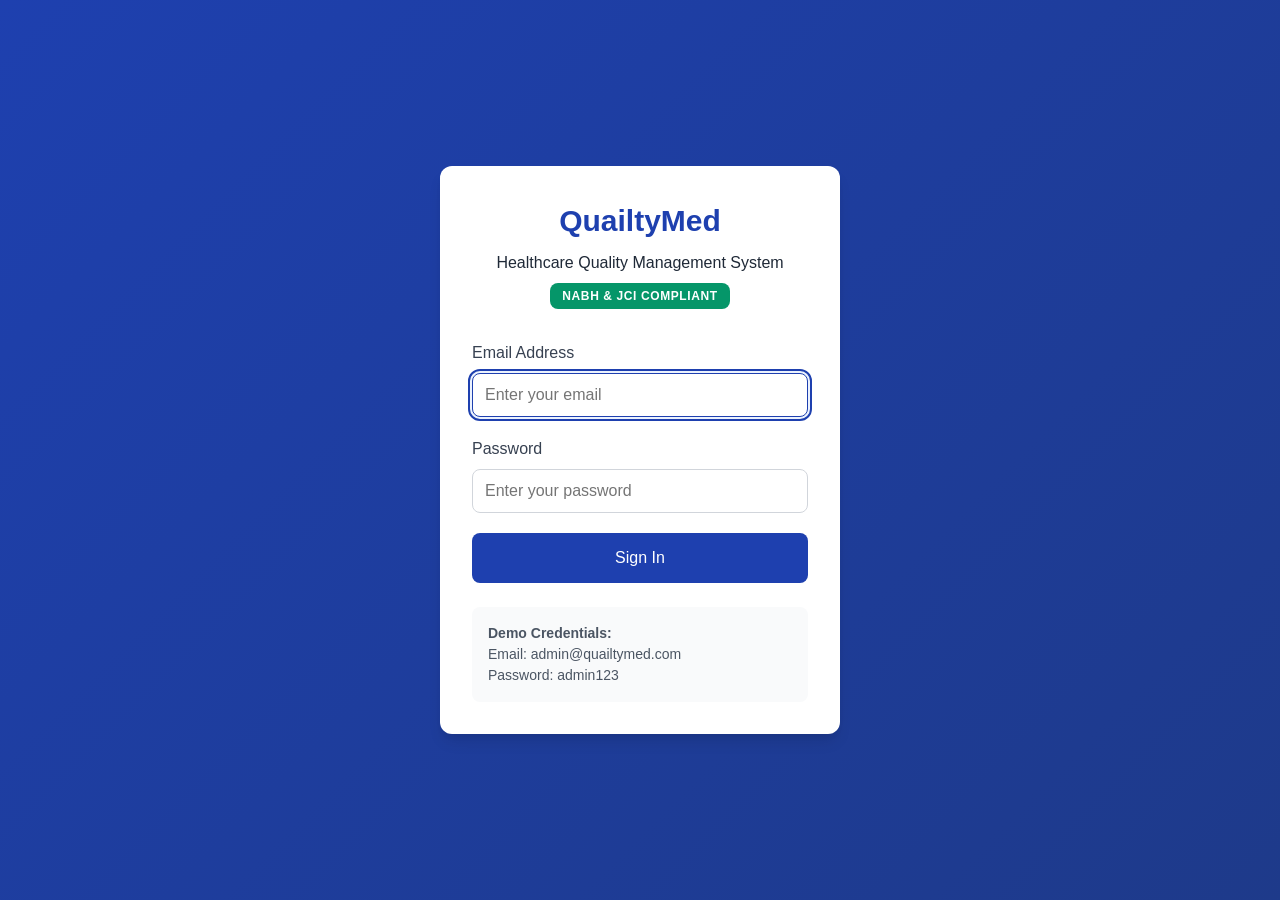
==== index.html @ 74109f83 "again-qoder" ====
<!DOCTYPE html>
<html lang="en">
<head>
    <meta charset="UTF-8">
    <meta name="viewport" content="width=device-width, initial-scale=1.0">
    <title>QuailtyMed - Healthcare Quality Management System</title>
    <meta name="description" content="NABH and JCI compliant healthcare quality management system">
    
    <!-- CSS Files -->
    <link rel="stylesheet" href="css/style.css">
    
    <!-- PWA Manifest for mobile app capability -->
    <link rel="manifest" href="manifest.json">
    <meta name="theme-color" content="#1e40af">
    
    <!-- Favicon and mobile icons -->
    <link rel="icon" type="image/x-icon" href="assets/favicon.ico">
    <link rel="apple-touch-icon" href="assets/profile.jpg">
    
    <!-- Preload critical resources -->
    <link rel="preload" href="js/app.js" as="script">
    <link rel="preload" href="js/api.js" as="script">
</head>
<body>
    <!-- Loading overlay -->
    <div id="loadingOverlay" class="loading-overlay">
        <div class="loading-spinner"></div>
        <p>Loading QuailtyMed...</p>
    </div>

    <!-- Login Screen -->
    <div id="loginScreen" class="login-screen">
        <div class="login-container">
            <div class="login-header">
                <h1>QuailtyMed</h1>
                <p>Healthcare Quality Management System</p>
                <p class="compliance-badge">NABH & JCI Compliant</p>
            </div>
            
            <form id="loginForm" class="login-form">
                <div class="form-group">
                    <label for="email">Email Address</label>
                    <input type="email" id="email" name="email" required 
                           placeholder="Enter your email" autocomplete="username">
                </div>
                
                <div class="form-group">
                    <label for="password">Password</label>
                    <input type="password" id="password" name="password" required 
                           placeholder="Enter your password" autocomplete="current-password">
                </div>
                
                <button type="submit" class="btn-primary">
                    <span class="btn-text">Sign In</span>
                    <span class="btn-loading" style="display: none;">Signing In...</span>
                </button>
                
                <div id="loginError" class="error-message" style="display: none;"></div>
            </form>
            
            <div class="demo-credentials">
                <p><strong>Demo Credentials:</strong></p>
                <p>Email: admin@quailtymed.com</p>
                <p>Password: admin123</p>
            </div>
        </div>
    </div>

    <!-- Main Application -->
    <div id="appContainer" class="app-container" style="display: none;">
        <!-- Header -->
        <header class="app-header">
            <div class="header-content">
                <div class="header-left">
                    <button id="menuToggle" class="menu-toggle" aria-label="Toggle menu">
                        <span></span>
                        <span></span>
                        <span></span>
                    </button>
                    <h1 class="app-title">QuailtyMed</h1>
                </div>
                
                <div class="header-right">
                    <div class="user-info">
                        <span id="userName" class="user-name"></span>
                        <span id="userRole" class="user-role"></span>
                    </div>
                    <button id="logoutBtn" class="logout-btn" aria-label="Logout">
                        <span>Logout</span>
                    </button>
                </div>
            </div>
        </header>

        <!-- Main Layout -->
        <main class="main-content">
            <!-- Left Sidebar - Departments -->
            <aside id="sidebar" class="sidebar">
                <div class="sidebar-header">
                    <h3>Departments</h3>
                    <button id="refreshDepartments" class="refresh-btn" aria-label="Refresh departments">
                        ↻
                    </button>
                </div>
                
                <div id="departmentsList" class="departments-list">
                    <!-- Departments will be loaded here -->
                </div>
            </aside>

            <!-- Content Area -->
            <section class="content-area">
                <!-- Dashboard View (Default) -->
                <div id="dashboardView" class="view-container active">
                    <div class="dashboard-header">
                        <h2>Dashboard</h2>
                        <div class="dashboard-filters">
                            <select id="dashboardFilter" class="filter-select">
                                <option value="all">All Departments</option>
                            </select>
                        </div>
                    </div>
                    
                    <div class="dashboard-cards">
                        <div class="dashboard-card">
                            <div class="card-icon">📋</div>
                            <div class="card-content">
                                <h3>Pending Checklists</h3>
                                <div id="pendingChecklists" class="card-number">-</div>
                            </div>
                        </div>
                        
                        <div class="dashboard-card">
                            <div class="card-icon">🔧</div>
                            <div class="card-content">
                                <h3>Overdue PMs</h3>
                                <div id="overduePMs" class="card-number">-</div>
                            </div>
                        </div>
                        
                        <div class="dashboard-card">
                            <div class="card-icon">❌</div>
                            <div class="card-content">
                                <h3>Open NCRs</h3>
                                <div id="openNCRs" class="card-number">-</div>
                            </div>
                        </div>
                        
                        <div class="dashboard-card">
                            <div class="card-icon">📊</div>
                            <div class="card-content">
                                <h3>Compliance Rate</h3>
                                <div id="complianceRate" class="card-number">-</div>
                            </div>
                        </div>
                    </div>
                    
                    <div class="quick-actions">
                        <h3>Quick Actions</h3>
                        <div class="action-buttons">
                            <button id="createChecklistBtn" class="action-btn">
                                <span class="btn-icon">📝</span>
                                Create Checklist
                            </button>
                            <button id="schedulePMBtn" class="action-btn">
                                <span class="btn-icon">⏰</span>
                                Schedule PM
                            </button>
                            <button id="raiseNCRBtn" class="action-btn">
                                <span class="btn-icon">⚠️</span>
                                Raise NCR
                            </button>
                        </div>
                    </div>
                </div>

                <!-- Checklist View -->
                <div id="checklistView" class="view-container">
                    <div class="view-header">
                        <button id="backToAssets" class="back-btn">← Back to Assets</button>
                        <div class="view-title">
                            <h2 id="checklistTitle">Daily Checklist</h2>
                            <p id="checklistInfo" class="view-subtitle"></p>
                        </div>
                    </div>
                    
                    <div id="checklistContainer" class="checklist-container">
                        <!-- Checklist items will be loaded here -->
                    </div>
                </div>

                <!-- Asset Types View -->
                <div id="assetTypesView" class="view-container">
                    <div class="view-header">
                        <button id="backToDepartments" class="back-btn">← Back to Departments</button>
                        <h2 id="assetTypesTitle">Asset Types</h2>
                    </div>
                    
                    <div id="assetTypesList" class="asset-types-list">
                        <!-- Asset types will be loaded here -->
                    </div>
                </div>

                <!-- Document Types View -->
                <div id="documentTypesView" class="view-container">
                    <div class="view-header">
                        <button id="backToAssetTypes" class="back-btn">← Back to Asset Types</button>
                        <h2 id="documentTypesTitle">Document Types</h2>
                    </div>
                    
                    <div id="documentTypesList" class="document-types-list">
                        <!-- Document types will be loaded here -->
                    </div>
                </div>
            </section>
        </main>
    </div>

    <!-- Modals -->
    <!-- Standard Details Modal -->
    <div id="standardModal" class="modal">
        <div class="modal-content">
            <div class="modal-header">
                <h3 id="standardModalTitle">Standard Details</h3>
                <button class="modal-close" aria-label="Close">&times;</button>
            </div>
            <div class="modal-body">
                <div id="standardModalContent">
                    <!-- Standard details will be loaded here -->
                </div>
            </div>
        </div>
    </div>

    <!-- File Upload Modal -->
    <div id="uploadModal" class="modal">
        <div class="modal-content">
            <div class="modal-header">
                <h3>Upload Evidence</h3>
                <button class="modal-close" aria-label="Close">&times;</button>
            </div>
            <div class="modal-body">
                <form id="uploadForm" enctype="multipart/form-data">
                    <div class="form-group">
                        <label for="fileInput">Select File</label>
                        <input type="file" id="fileInput" name="file" 
                               accept="image/*,.pdf,.doc,.docx,.txt" required>
                        <small>Max size: 5MB. Allowed: Images, PDF, DOC, DOCX, TXT</small>
                    </div>
                    
                    <div class="form-actions">
                        <button type="submit" class="btn-primary">Upload</button>
                        <button type="button" class="btn-secondary modal-close">Cancel</button>
                    </div>
                </form>
            </div>
        </div>
    </div>

    <!-- Toast Notifications -->
    <div id="toastContainer" class="toast-container" aria-live="polite"></div>

    <!-- Scripts -->
    <script src="js/api.js"></script>
    <script src="js/app.js"></script>
    
    <!-- Service Worker Registration for PWA -->
    <script>
        if ('serviceWorker' in navigator) {
            navigator.serviceWorker.register('sw.js')
                .then(reg => console.log('Service Worker registered'))
                .catch(err => console.log('Service Worker registration failed'));
        }
    </script>
</body>
</html>
---- css/style.css ----
/**
 * QuailtyMed CSS Styles
 * Mobile-first responsive design with modern UI elements
 * Supports both light and dark themes with accessibility features
 */

/* CSS Custom Properties (Variables) */
:root {
  /* Color Palette */
  --primary-color: #1e40af;
  --primary-light: #3b82f6;
  --primary-dark: #1e3a8a;
  --secondary-color: #059669;
  --secondary-light: #10b981;
  --accent-color: #f59e0b;
  --danger-color: #dc2626;
  --warning-color: #d97706;
  --success-color: #059669;
  
  /* Neutral Colors */
  --white: #ffffff;
  --gray-50: #f9fafb;
  --gray-100: #f3f4f6;
  --gray-200: #e5e7eb;
  --gray-300: #d1d5db;
  --gray-400: #9ca3af;
  --gray-500: #6b7280;
  --gray-600: #4b5563;
  --gray-700: #374151;
  --gray-800: #1f2937;
  --gray-900: #111827;
  
  /* Typography */
  --font-family: -apple-system, BlinkMacSystemFont, 'Segoe UI', Roboto, Oxygen, Ubuntu, Cantarell, sans-serif;
  --font-size-xs: 0.75rem;
  --font-size-sm: 0.875rem;
  --font-size-base: 1rem;
  --font-size-lg: 1.125rem;
  --font-size-xl: 1.25rem;
  --font-size-2xl: 1.5rem;
  --font-size-3xl: 1.875rem;
  
  /* Spacing */
  --spacing-1: 0.25rem;
  --spacing-2: 0.5rem;
  --spacing-3: 0.75rem;
  --spacing-4: 1rem;
  --spacing-5: 1.25rem;
  --spacing-6: 1.5rem;
  --spacing-8: 2rem;
  --spacing-12: 3rem;
  --spacing-16: 4rem;
  
  /* Layout */
  --header-height: 60px;
  --sidebar-width: 280px;
  --border-radius: 8px;
  --border-radius-lg: 12px;
  --box-shadow: 0 1px 3px 0 rgba(0, 0, 0, 0.1), 0 1px 2px 0 rgba(0, 0, 0, 0.06);
  --box-shadow-lg: 0 10px 15px -3px rgba(0, 0, 0, 0.1), 0 4px 6px -2px rgba(0, 0, 0, 0.05);
  
  /* Animation */
  --transition: all 0.3s cubic-bezier(0.4, 0, 0.2, 1);
  --transition-fast: all 0.15s ease-in-out;
}

/* Reset and Base Styles */
* {
  box-sizing: border-box;
  margin: 0;
  padding: 0;
}

html {
  font-size: 16px;
  line-height: 1.5;
}

body {
  font-family: var(--font-family);
  font-size: var(--font-size-base);
  color: var(--gray-800);
  background-color: var(--gray-50);
  -webkit-font-smoothing: antialiased;
  -moz-osx-font-smoothing: grayscale;
}

/* Focus States for Accessibility */
*:focus {
  outline: 2px solid var(--primary-color);
  outline-offset: 2px;
}

/* Loading Overlay */
.loading-overlay {
  position: fixed;
  top: 0;
  left: 0;
  right: 0;
  bottom: 0;
  background: rgba(255, 255, 255, 0.9);
  display: flex;
  flex-direction: column;
  align-items: center;
  justify-content: center;
  z-index: 9999;
}

.loading-spinner {
  width: 40px;
  height: 40px;
  border: 4px solid var(--gray-200);
  border-top: 4px solid var(--primary-color);
  border-radius: 50%;
  animation: spin 1s linear infinite;
  margin-bottom: var(--spacing-4);
}

@keyframes spin {
  0% { transform: rotate(0deg); }
  100% { transform: rotate(360deg); }
}

/* Login Screen */
.login-screen {
  min-height: 100vh;
  display: flex;
  align-items: center;
  justify-content: center;
  background: linear-gradient(135deg, var(--primary-color) 0%, var(--primary-dark) 100%);
  padding: var(--spacing-4);
}

.login-container {
  background: var(--white);
  padding: var(--spacing-8);
  border-radius: var(--border-radius-lg);
  box-shadow: var(--box-shadow-lg);
  width: 100%;
  max-width: 400px;
}

.login-header {
  text-align: center;
  margin-bottom: var(--spacing-8);
}

.login-header h1 {
  font-size: var(--font-size-3xl);
  font-weight: 700;
  color: var(--primary-color);
  margin-bottom: var(--spacing-2);
}

.compliance-badge {
  background: var(--success-color);
  color: var(--white);
  font-size: var(--font-size-xs);
  padding: var(--spacing-1) var(--spacing-3);
  border-radius: var(--border-radius);
  font-weight: 600;
  text-transform: uppercase;
  letter-spacing: 0.05em;
  display: inline-block;
  margin-top: var(--spacing-2);
}

.login-form {
  margin-bottom: var(--spacing-6);
}

.form-group {
  margin-bottom: var(--spacing-5);
}

.form-group label {
  display: block;
  margin-bottom: var(--spacing-2);
  font-weight: 500;
  color: var(--gray-700);
}

.form-group input {
  width: 100%;
  padding: var(--spacing-3);
  border: 1px solid var(--gray-300);
  border-radius: var(--border-radius);
  font-size: var(--font-size-base);
  transition: var(--transition-fast);
}

.form-group input:focus {
  border-color: var(--primary-color);
  box-shadow: 0 0 0 3px rgba(59, 130, 246, 0.1);
}

.demo-credentials {
  background: var(--gray-50);
  padding: var(--spacing-4);
  border-radius: var(--border-radius);
  font-size: var(--font-size-sm);
  color: var(--gray-600);
}

/* Buttons */
.btn-primary, .btn-secondary, .action-btn {
  display: inline-flex;
  align-items: center;
  justify-content: center;
  padding: var(--spacing-3) var(--spacing-6);
  border: none;
  border-radius: var(--border-radius);
  font-size: var(--font-size-base);
  font-weight: 500;
  text-decoration: none;
  cursor: pointer;
  transition: var(--transition-fast);
  gap: var(--spacing-2);
}

.btn-primary {
  background-color: var(--primary-color);
  color: var(--white);
  width: 100%;
  padding: var(--spacing-4) var(--spacing-6);
}

.btn-primary:hover {
  background-color: var(--primary-dark);
  transform: translateY(-1px);
}

.btn-secondary {
  background-color: var(--gray-200);
  color: var(--gray-700);
}

.btn-secondary:hover {
  background-color: var(--gray-300);
}

.action-btn {
  background-color: var(--white);
  border: 1px solid var(--gray-200);
  color: var(--gray-700);
  padding: var(--spacing-4);
  flex-direction: column;
  gap: var(--spacing-2);
  min-height: 100px;
  width: 100%;
}

.action-btn:hover {
  background-color: var(--gray-50);
  border-color: var(--primary-color);
  color: var(--primary-color);
  transform: translateY(-2px);
  box-shadow: var(--box-shadow);
}

.btn-icon {
  font-size: var(--font-size-xl);
}

/* App Layout */
.app-container {
  display: flex;
  flex-direction: column;
  min-height: 100vh;
}

.app-header {
  height: var(--header-height);
  background-color: var(--white);
  border-bottom: 1px solid var(--gray-200);
  box-shadow: var(--box-shadow);
  position: sticky;
  top: 0;
  z-index: 100;
}

.header-content {
  height: 100%;
  display: flex;
  align-items: center;
  justify-content: space-between;
  padding: 0 var(--spacing-4);
  max-width: 1400px;
  margin: 0 auto;
}

.header-left {
  display: flex;
  align-items: center;
  gap: var(--spacing-4);
}

.menu-toggle {
  display: none;
  flex-direction: column;
  gap: 3px;
  background: none;
  border: none;
  padding: var(--spacing-2);
  cursor: pointer;
}

.menu-toggle span {
  width: 20px;
  height: 2px;
  background-color: var(--gray-600);
  border-radius: 1px;
  transition: var(--transition-fast);
}

.app-title {
  font-size: var(--font-size-xl);
  font-weight: 700;
  color: var(--primary-color);
}

.header-right {
  display: flex;
  align-items: center;
  gap: var(--spacing-4);
}

.user-info {
  display: flex;
  flex-direction: column;
  align-items: flex-end;
}

.user-name {
  font-weight: 500;
  color: var(--gray-800);
  font-size: var(--font-size-sm);
}

.user-role {
  font-size: var(--font-size-xs);
  color: var(--gray-500);
  text-transform: capitalize;
}

.logout-btn {
  background: var(--danger-color);
  color: var(--white);
  border: none;
  padding: var(--spacing-2) var(--spacing-4);
  border-radius: var(--border-radius);
  font-size: var(--font-size-sm);
  cursor: pointer;
  transition: var(--transition-fast);
}

.logout-btn:hover {
  background-color: #b91c1c;
}

/* Main Content Area */
.main-content {
  flex: 1;
  display: flex;
  max-width: 1400px;
  margin: 0 auto;
  width: 100%;
}

.sidebar {
  width: var(--sidebar-width);
  background-color: var(--white);
  border-right: 1px solid var(--gray-200);
  padding: var(--spacing-4);
  overflow-y: auto;
}

.sidebar-header {
  display: flex;
  align-items: center;
  justify-content: space-between;
  margin-bottom: var(--spacing-4);
  padding-bottom: var(--spacing-4);
  border-bottom: 1px solid var(--gray-200);
}

.sidebar-header h3 {
  font-size: var(--font-size-lg);
  font-weight: 600;
  color: var(--gray-800);
}

.refresh-btn {
  background: none;
  border: 1px solid var(--gray-300);
  padding: var(--spacing-1) var(--spacing-2);
  border-radius: var(--border-radius);
  cursor: pointer;
  font-size: var(--font-size-base);
  transition: var(--transition-fast);
}

.refresh-btn:hover {
  background-color: var(--gray-50);
  border-color: var(--primary-color);
}

.content-area {
  flex: 1;
  padding: var(--spacing-6);
  overflow-y: auto;
}

/* View Containers */
.view-container {
  display: none;
}

.view-container.active {
  display: block;
  animation: fadeIn 0.3s ease-in-out;
}

@keyframes fadeIn {
  from { opacity: 0; transform: translateY(10px); }
  to { opacity: 1; transform: translateY(0); }
}

.view-header {
  margin-bottom: var(--spacing-6);
}

.back-btn {
  background: none;
  border: none;
  color: var(--primary-color);
  font-size: var(--font-size-base);
  cursor: pointer;
  margin-bottom: var(--spacing-3);
  display: flex;
  align-items: center;
  gap: var(--spacing-2);
  transition: var(--transition-fast);
}

.back-btn:hover {
  color: var(--primary-dark);
  text-decoration: underline;
}

.view-title h2 {
  font-size: var(--font-size-2xl);
  font-weight: 700;
  color: var(--gray-800);
  margin-bottom: var(--spacing-2);
}

.view-subtitle {
  color: var(--gray-600);
  font-size: var(--font-size-sm);
}

/* Dashboard */
.dashboard-header {
  display: flex;
  justify-content: space-between;
  align-items: center;
  margin-bottom: var(--spacing-6);
}

.dashboard-header h2 {
  font-size: var(--font-size-2xl);
  font-weight: 700;
  color: var(--gray-800);
}

.filter-select {
  padding: var(--spacing-2) var(--spacing-3);
  border: 1px solid var(--gray-300);
  border-radius: var(--border-radius);
  background-color: var(--white);
  font-size: var(--font-size-sm);
}

.dashboard-cards {
  display: grid;
  grid-template-columns: repeat(auto-fit, minmax(250px, 1fr));
  gap: var(--spacing-4);
  margin-bottom: var(--spacing-8);
}

.dashboard-card {
  background-color: var(--white);
  padding: var(--spacing-6);
  border-radius: var(--border-radius-lg);
  box-shadow: var(--box-shadow);
  display: flex;
  align-items: center;
  gap: var(--spacing-4);
  transition: var(--transition);
}

.dashboard-card:hover {
  transform: translateY(-2px);
  box-shadow: var(--box-shadow-lg);
}

.card-icon {
  font-size: 2rem;
  width: 60px;
  height: 60px;
  display: flex;
  align-items: center;
  justify-content: center;
  background-color: var(--gray-50);
  border-radius: var(--border-radius);
}

.card-content h3 {
  font-size: var(--font-size-base);
  font-weight: 600;
  color: var(--gray-700);
  margin-bottom: var(--spacing-1);
}

.card-number {
  font-size: var(--font-size-2xl);
  font-weight: 700;
  color: var(--primary-color);
}

.quick-actions {
  margin-top: var(--spacing-8);
}

.quick-actions h3 {
  font-size: var(--font-size-lg);
  font-weight: 600;
  color: var(--gray-800);
  margin-bottom: var(--spacing-4);
}

.action-buttons {
  display: grid;
  grid-template-columns: repeat(auto-fit, minmax(200px, 1fr));
  gap: var(--spacing-4);
}

/* Lists */
.departments-list, .asset-types-list, .document-types-list {
  display: flex;
  flex-direction: column;
  gap: var(--spacing-2);
}

.department-item, .asset-type-item, .document-type-item {
  padding: var(--spacing-4);
  background-color: var(--white);
  border: 1px solid var(--gray-200);
  border-radius: var(--border-radius);
  cursor: pointer;
  transition: var(--transition-fast);
}

.department-item:hover, .asset-type-item:hover, .document-type-item:hover {
  background-color: var(--gray-50);
  border-color: var(--primary-color);
  transform: translateX(4px);
}

.department-item.active, .asset-type-item.active, .document-type-item.active {
  background-color: var(--primary-color);
  color: var(--white);
  border-color: var(--primary-color);
}

.item-name {
  font-weight: 500;
  margin-bottom: var(--spacing-1);
}

.item-description {
  font-size: var(--font-size-sm);
  color: var(--gray-600);
  line-height: 1.4;
}

.department-item.active .item-description,
.asset-type-item.active .item-description,
.document-type-item.active .item-description {
  color: rgba(255, 255, 255, 0.8);
}

/* Checklist */
.checklist-container {
  display: flex;
  flex-direction: column;
  gap: var(--spacing-4);
}

.checklist-item {
  background-color: var(--white);
  border: 1px solid var(--gray-200);
  border-radius: var(--border-radius-lg);
  padding: var(--spacing-6);
  box-shadow: var(--box-shadow);
}

.checklist-question {
  font-weight: 500;
  margin-bottom: var(--spacing-4);
  color: var(--gray-800);
  font-size: var(--font-size-base);
}

.standard-reference {
  display: inline-flex;
  align-items: center;
  gap: var(--spacing-2);
  margin-bottom: var(--spacing-3);
  font-size: var(--font-size-sm);
  color: var(--gray-600);
}

.standard-badge {
  background-color: var(--primary-color);
  color: var(--white);
  padding: var(--spacing-1) var(--spacing-2);
  border-radius: var(--border-radius);
  font-size: var(--font-size-xs);
  font-weight: 500;
  cursor: pointer;
  transition: var(--transition-fast);
}

.standard-badge:hover {
  background-color: var(--primary-dark);
}

.checklist-controls {
  display: flex;
  flex-wrap: wrap;
  gap: var(--spacing-3);
  margin-bottom: var(--spacing-4);
}

.result-options {
  display: flex;
  gap: var(--spacing-2);
}

.result-option {
  padding: var(--spacing-2) var(--spacing-4);
  border: 1px solid var(--gray-300);
  border-radius: var(--border-radius);
  background-color: var(--white);
  cursor: pointer;
  font-size: var(--font-size-sm);
  transition: var(--transition-fast);
}

.result-option.pass {
  border-color: var(--success-color);
  color: var(--success-color);
}

.result-option.pass.active {
  background-color: var(--success-color);
  color: var(--white);
}

.result-option.fail {
  border-color: var(--danger-color);
  color: var(--danger-color);
}

.result-option.fail.active {
  background-color: var(--danger-color);
  color: var(--white);
}

.result-option.na {
  border-color: var(--gray-400);
  color: var(--gray-600);
}

.result-option.na.active {
  background-color: var(--gray-400);
  color: var(--white);
}

.remarks-input {
  width: 100%;
  padding: var(--spacing-3);
  border: 1px solid var(--gray-300);
  border-radius: var(--border-radius);
  font-family: inherit;
  font-size: var(--font-size-sm);
  resize: vertical;
  min-height: 80px;
}

.remarks-input:focus {
  border-color: var(--primary-color);
  box-shadow: 0 0 0 3px rgba(59, 130, 246, 0.1);
}

.upload-evidence {
  display: flex;
  align-items: center;
  gap: var(--spacing-3);
  margin-top: var(--spacing-3);
}

.upload-btn {
  background-color: var(--gray-100);
  border: 1px solid var(--gray-300);
  padding: var(--spacing-2) var(--spacing-3);
  border-radius: var(--border-radius);
  font-size: var(--font-size-sm);
  cursor: pointer;
  transition: var(--transition-fast);
}

.upload-btn:hover {
  background-color: var(--gray-200);
}

/* Modals */
.modal {
  display: none;
  position: fixed;
  top: 0;
  left: 0;
  right: 0;
  bottom: 0;
  background-color: rgba(0, 0, 0, 0.5);
  z-index: 1000;
  padding: var(--spacing-4);
}

.modal.show {
  display: flex;
  align-items: center;
  justify-content: center;
  animation: modalFadeIn 0.3s ease-out;
}

@keyframes modalFadeIn {
  from { opacity: 0; }
  to { opacity: 1; }
}

.modal-content {
  background-color: var(--white);
  border-radius: var(--border-radius-lg);
  max-width: 600px;
  width: 100%;
  max-height: 90vh;
  overflow-y: auto;
  animation: modalSlideIn 0.3s ease-out;
}

@keyframes modalSlideIn {
  from { transform: translateY(-50px) scale(0.95); }
  to { transform: translateY(0) scale(1); }
}

.modal-header {
  display: flex;
  align-items: center;
  justify-content: space-between;
  padding: var(--spacing-6);
  border-bottom: 1px solid var(--gray-200);
}

.modal-header h3 {
  font-size: var(--font-size-lg);
  font-weight: 600;
  color: var(--gray-800);
}

.modal-close {
  background: none;
  border: none;
  font-size: var(--font-size-xl);
  color: var(--gray-400);
  cursor: pointer;
  padding: var(--spacing-2);
  border-radius: var(--border-radius);
  transition: var(--transition-fast);
}

.modal-close:hover {
  background-color: var(--gray-100);
  color: var(--gray-600);
}

.modal-body {
  padding: var(--spacing-6);
}

.form-actions {
  display: flex;
  gap: var(--spacing-3);
  margin-top: var(--spacing-4);
}

/* Toast Notifications */
.toast-container {
  position: fixed;
  top: var(--spacing-4);
  right: var(--spacing-4);
  z-index: 1100;
  display: flex;
  flex-direction: column;
  gap: var(--spacing-2);
}

.toast {
  padding: var(--spacing-4);
  border-radius: var(--border-radius);
  color: var(--white);
  font-weight: 500;
  box-shadow: var(--box-shadow-lg);
  animation: toastSlideIn 0.3s ease-out;
  max-width: 400px;
}

@keyframes toastSlideIn {
  from { transform: translateX(100%); opacity: 0; }
  to { transform: translateX(0); opacity: 1; }
}

.toast.success {
  background-color: var(--success-color);
}

.toast.error {
  background-color: var(--danger-color);
}

.toast.warning {
  background-color: var(--warning-color);
}

.toast.info {
  background-color: var(--primary-color);
}

.error-message {
  background-color: #fef2f2;
  border: 1px solid #fecaca;
  color: var(--danger-color);
  padding: var(--spacing-3);
  border-radius: var(--border-radius);
  font-size: var(--font-size-sm);
  margin-top: var(--spacing-3);
}

/* Mobile Responsive Design */
@media (max-width: 768px) {
  .menu-toggle {
    display: flex;
  }
  
  .sidebar {
    position: fixed;
    left: -100%;
    top: var(--header-height);
    height: calc(100vh - var(--header-height));
    z-index: 200;
    transition: left 0.3s ease-in-out;
    box-shadow: var(--box-shadow-lg);
  }
  
  .sidebar.show {
    left: 0;
  }
  
  .content-area {
    padding: var(--spacing-4);
  }
  
  .dashboard-cards {
    grid-template-columns: 1fr;
  }
  
  .action-buttons {
    grid-template-columns: 1fr;
  }
  
  .header-content {
    padding: 0 var(--spacing-3);
  }
  
  .user-info {
    display: none;
  }
  
  .checklist-controls {
    flex-direction: column;
  }
  
  .result-options {
    justify-content: center;
  }
  
  .modal-content {
    margin: var(--spacing-4);
    max-height: calc(100vh - var(--spacing-8));
  }
  
  .toast-container {
    left: var(--spacing-4);
    right: var(--spacing-4);
  }
  
  .toast {
    max-width: none;
  }
}

@media (max-width: 480px) {
  .login-container {
    padding: var(--spacing-6);
    margin: var(--spacing-2);
  }
  
  .checklist-item {
    padding: var(--spacing-4);
  }
  
  .dashboard-header {
    flex-direction: column;
    align-items: stretch;
    gap: var(--spacing-3);
  }
  
  .view-header {
    margin-bottom: var(--spacing-4);
  }
}

/* High contrast mode for accessibility */
@media (prefers-contrast: high) {
  :root {
    --gray-200: #000000;
    --gray-300: #000000;
    --box-shadow: 0 0 0 1px #000000;
  }
}

/* Reduced motion for accessibility */
@media (prefers-reduced-motion: reduce) {
  * {
    animation-duration: 0.01ms !important;
    animation-iteration-count: 1 !important;
    transition-duration: 0.01ms !important;
  }
}

/* Print styles */
@media print {
  .app-header,
  .sidebar,
  .back-btn,
  .action-btn,
  .upload-btn,
  .refresh-btn,
  .logout-btn {
    display: none !important;
  }
  
  .content-area {
    padding: 0;
    margin: 0;
  }
  
  .checklist-item {
    border: 1px solid #000;
    margin-bottom: var(--spacing-4);
    page-break-inside: avoid;
  }
}
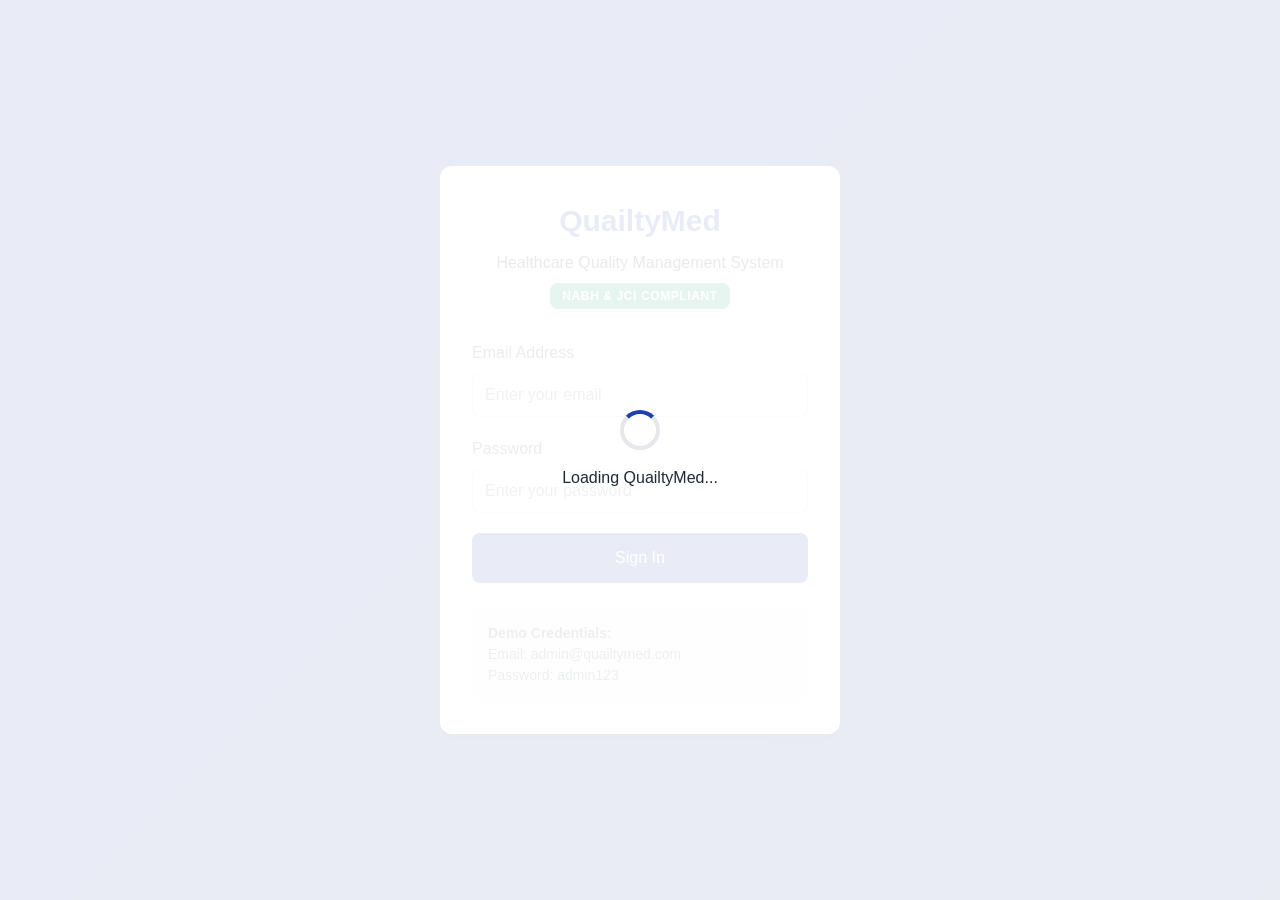
==== commit b66c3486: "loading error" ====
--- a/index.html
+++ b/index.html
@@ -94,17 +94,46 @@
 
         <!-- Main Layout -->
         <main class="main-content">
-            <!-- Left Sidebar - Departments -->
+            <!-- Left Sidebar - Navigation -->
             <aside id="sidebar" class="sidebar">
                 <div class="sidebar-header">
-                    <h3>Departments</h3>
+                    <h3>Navigation</h3>
                     <button id="refreshDepartments" class="refresh-btn" aria-label="Refresh departments">
                         ↻
                     </button>
                 </div>
                 
-                <div id="departmentsList" class="departments-list">
-                    <!-- Departments will be loaded here -->
+                <!-- Admin Menu -->
+                <div id="adminMenu" class="admin-menu" style="display: none;">
+                    <div class="menu-section">
+                        <h4>Administration</h4>
+                        <div class="menu-items">
+                            <div class="menu-item" id="userManagementMenuItem">
+                                <span class="menu-icon">👥</span>
+                                <span>User Management</span>
+                            </div>
+                            <div class="menu-item" id="assetManagementMenuItem">
+                                <span class="menu-icon">🏭</span>
+                                <span>Asset Management</span>
+                            </div>
+                            <div class="menu-item" id="ncrManagementMenuItem">
+                                <span class="menu-icon">❌</span>
+                                <span>NCR Management</span>
+                            </div>
+                            <div class="menu-item" id="reportsMenuItem">
+                                <span class="menu-icon">📊</span>
+                                <span>Reports & Analytics</span>
+                            </div>
+                        </div>
+                    </div>
+                </div>
+                
+                <!-- Department Navigation -->
+                <div class="menu-section">
+                    <h4>Departments</h4>
+                    <div id="departmentsList" class="departments-list">
+                        <!-- Departments will be loaded here -->
+                    </div>
                 </div>
             </aside>
 
@@ -174,10 +203,354 @@
                     </div>
                 </div>
 
+                <!-- User Management View -->
+                <div id="userManagementView" class="view-container">
+                    <div class="view-header">
+                        <h2>User Management</h2>
+                        <div class="user-management-controls">
+                            <input type="text" id="userSearch" placeholder="Search users..." class="search-input">
+                            <select id="roleFilter" class="filter-select">
+                                <option value="">All Roles</option>
+                                <option value="superadmin">Super Admin</option>
+                                <option value="admin">Admin</option>
+                                <option value="auditor">Auditor</option>
+                                <option value="dept_manager">Dept Manager</option>
+                                <option value="technician">Technician</option>
+                                <option value="viewer">Viewer</option>
+                            </select>
+                            <select id="statusFilter" class="filter-select">
+                                <option value="">All Status</option>
+                                <option value="active">Active</option>
+                                <option value="inactive">Inactive</option>
+                            </select>
+                            <button id="addUserBtn" class="btn btn-primary">
+                                <span class="btn-icon">➕</span>
+                                Add User
+                            </button>
+                        </div>
+                    </div>
+                    
+                    <div class="users-table-container">
+                        <table class="users-table">
+                            <thead>
+                                <tr>
+                                    <th>Name</th>
+                                    <th>Email</th>
+                                    <th>Role</th>
+                                    <th>Department</th>
+                                    <th>Status</th>
+                                    <th>Created</th>
+                                    <th>Actions</th>
+                                </tr>
+                            </thead>
+                            <tbody id="usersTableBody">
+                                <!-- Users will be loaded here -->
+                            </tbody>
+                        </table>
+                    </div>
+                    
+                    <div class="pagination" id="usersPagination">
+                        <!-- Pagination will be loaded here -->
+                    </div>
+                </div>
+
+                <!-- Asset Management View -->
+                <div id="assetManagementView" class="view-container">
+                    <div class="view-header">
+                        <h2>Asset Management</h2>
+                        <div class="asset-management-controls">
+                            <input type="text" id="assetSearch" placeholder="Search assets..." class="search-input">
+                            <select id="assetTypeFilter" class="filter-select">
+                                <option value="">All Asset Types</option>
+                                <!-- Asset types will be loaded here -->
+                            </select>
+                            <select id="assetStatusFilter" class="filter-select">
+                                <option value="">All Status</option>
+                                <option value="active">Active</option>
+                                <option value="inactive">Inactive</option>
+                                <option value="maintenance">Maintenance</option>
+                                <option value="decommissioned">Decommissioned</option>
+                            </select>
+                            <select id="assetDepartmentFilter" class="filter-select">
+                                <option value="">All Departments</option>
+                                <!-- Departments will be loaded here -->
+                            </select>
+                            <button id="addAssetBtn" class="btn btn-primary">
+                                <span class="btn-icon">➕</span>
+                                Add Asset
+                            </button>
+                        </div>
+                    </div>
+                    
+                    <div class="assets-table-container">
+                        <table class="assets-table">
+                            <thead>
+                                <tr>
+                                    <th>Asset Info</th>
+                                    <th>Type</th>
+                                    <th>Location</th>
+                                    <th>Status</th>
+                                    <th>Next Maintenance</th>
+                                    <th>NCRs</th>
+                                    <th>Actions</th>
+                                </tr>
+                            </thead>
+                            <tbody id="assetsTableBody">
+                                <!-- Assets will be loaded here -->
+                            </tbody>
+                        </table>
+                    </div>
+                    
+                    <div class="pagination" id="assetsPagination">
+                        <!-- Pagination will be loaded here -->
+                    </div>
+                </div>
+
+                <!-- NCR Management View -->
+                <div id="ncrManagementView" class="view-container">
+                    <div class="view-header">
+                        <h2>Non-Conformance Reports (NCR)</h2>
+                        <div class="ncr-management-controls">
+                            <input type="text" id="ncrSearch" placeholder="Search NCRs..." class="search-input">
+                            <select id="ncrStatusFilter" class="filter-select">
+                                <option value="">All Status</option>
+                                <option value="open">Open</option>
+                                <option value="in_progress">In Progress</option>
+                                <option value="under_review">Under Review</option>
+                                <option value="closed">Closed</option>
+                            </select>
+                            <select id="ncrSeverityFilter" class="filter-select">
+                                <option value="">All Severity</option>
+                                <option value="critical">Critical</option>
+                                <option value="high">High</option>
+                                <option value="medium">Medium</option>
+                                <option value="low">Low</option>
+                            </select>
+                            <select id="ncrDepartmentFilter" class="filter-select">
+                                <option value="">All Departments</option>
+                                <!-- Departments will be loaded here -->
+                            </select>
+                            <button id="addNCRBtn" class="btn btn-primary">
+                                <span class="btn-icon">⚠️</span>
+                                Create NCR
+                            </button>
+                        </div>
+                    </div>
+                    
+                    <div class="ncr-table-container">
+                        <table class="ncr-table">
+                            <thead>
+                                <tr>
+                                    <th>NCR ID</th>
+                                    <th>Title</th>
+                                    <th>Department</th>
+                                    <th>Severity</th>
+                                    <th>Status</th>
+                                    <th>Assigned To</th>
+                                    <th>Created</th>
+                                    <th>Actions</th>
+                                </tr>
+                            </thead>
+                            <tbody id="ncrTableBody">
+                                <!-- NCRs will be loaded here -->
+                            </tbody>
+                        </table>
+                    </div>
+                    
+                    <div class="pagination" id="ncrPagination">
+                        <!-- Pagination will be loaded here -->
+                    </div>
+                </div>
+
+                <!-- Reports & Analytics View -->
+                <div id="reportsView" class="view-container">
+                    <div class="view-header">
+                        <h2>Reports & Analytics</h2>
+                        <div class="reports-controls">
+                            <select id="reportsDateRange" class="filter-select">
+                                <option value="thisMonth">This Month</option>
+                                <option value="lastMonth">Last Month</option>
+                                <option value="last3Months">Last 3 Months</option>
+                                <option value="last6Months">Last 6 Months</option>
+                                <option value="thisYear">This Year</option>
+                                <option value="custom">Custom Range</option>
+                            </select>
+                            <input type="date" id="reportsDateFrom" class="date-input" style="display: none;">
+                            <input type="date" id="reportsDateTo" class="date-input" style="display: none;">
+                            <select id="reportsDepartmentFilter" class="filter-select">
+                                <option value="">All Departments</option>
+                                <!-- Departments will be loaded here -->
+                            </select>
+                            <button id="exportReportBtn" class="btn btn-secondary">
+                                <span class="btn-icon">📎</span>
+                                Export
+                            </button>
+                        </div>
+                    </div>
+                    
+                    <div class="reports-container">
+                        <!-- Analytics Cards -->
+                        <div class="analytics-cards">
+                            <div class="analytics-card">
+                                <div class="card-header">
+                                    <h3>Compliance Overview</h3>
+                                    <span id="complianceOverviewPeriod" class="period-label"></span>
+                                </div>
+                                <div class="card-content">
+                                    <div class="metric-display">
+                                        <div class="metric-value" id="overallComplianceRate">-</div>
+                                        <div class="metric-label">Overall Compliance Rate</div>
+                                    </div>
+                                    <div class="metric-breakdown">
+                                        <div class="breakdown-item">
+                                            <span class="breakdown-label">Completed:</span>
+                                            <span id="completedChecklistsCount">-</span>
+                                        </div>
+                                        <div class="breakdown-item">
+                                            <span class="breakdown-label">Pending:</span>
+                                            <span id="pendingChecklistsCount">-</span>
+                                        </div>
+                                        <div class="breakdown-item">
+                                            <span class="breakdown-label">Overdue:</span>
+                                            <span id="overdueChecklistsCount">-</span>
+                                        </div>
+                                    </div>
+                                </div>
+                            </div>
+                            
+                            <div class="analytics-card">
+                                <div class="card-header">
+                                    <h3>Asset Status</h3>
+                                </div>
+                                <div class="card-content">
+                                    <div class="asset-metrics">
+                                        <div class="asset-metric">
+                                            <div class="metric-icon active">🟢</div>
+                                            <div class="metric-info">
+                                                <div class="metric-value" id="activeAssetsCount">-</div>
+                                                <div class="metric-label">Active Assets</div>
+                                            </div>
+                                        </div>
+                                        <div class="asset-metric">
+                                            <div class="metric-icon warning">🟡</div>
+                                            <div class="metric-info">
+                                                <div class="metric-value" id="maintenanceDueCount">-</div>
+                                                <div class="metric-label">Maintenance Due</div>
+                                            </div>
+                                        </div>
+                                        <div class="asset-metric">
+                                            <div class="metric-icon danger">🔴</div>
+                                            <div class="metric-info">
+                                                <div class="metric-value" id="overdueMaintenanceCount">-</div>
+                                                <div class="metric-label">Overdue Maintenance</div>
+                                            </div>
+                                        </div>
+                                    </div>
+                                </div>
+                            </div>
+                            
+                            <div class="analytics-card">
+                                <div class="card-header">
+                                    <h3>NCR Summary</h3>
+                                </div>
+                                <div class="card-content">
+                                    <div class="ncr-metrics">
+                                        <div class="ncr-metric">
+                                            <div class="metric-value" id="totalNCRsCount">-</div>
+                                            <div class="metric-label">Total NCRs</div>
+                                        </div>
+                                        <div class="ncr-metric">
+                                            <div class="metric-value" id="openNCRsCount">-</div>
+                                            <div class="metric-label">Open NCRs</div>
+                                        </div>
+                                        <div class="ncr-metric critical">
+                                            <div class="metric-value" id="criticalNCRsCount">-</div>
+                                            <div class="metric-label">Critical NCRs</div>
+                                        </div>
+                                    </div>
+                                </div>
+                            </div>
+                        </div>
+                        
+                        <!-- Charts Section -->
+                        <div class="charts-section">
+                            <div class="chart-container">
+                                <div class="chart-header">
+                                    <h3>Compliance Trends</h3>
+                                </div>
+                                <div class="chart-content" id="complianceTrendsChart">
+                                    <!-- Chart will be rendered here -->
+                                    <div class="chart-placeholder">Compliance trend chart will be displayed here</div>
+                                </div>
+                            </div>
+                            
+                            <div class="chart-container">
+                                <div class="chart-header">
+                                    <h3>Department Performance</h3>
+                                </div>
+                                <div class="chart-content" id="departmentPerformanceChart">
+                                    <!-- Chart will be rendered here -->
+                                    <div class="chart-placeholder">Department performance chart will be displayed here</div>
+                                </div>
+                            </div>
+                        </div>
+                        
+                        <!-- Detailed Reports Section -->
+                        <div class="detailed-reports">
+                            <div class="report-section">
+                                <div class="section-header">
+                                    <h3>Compliance Report by Department</h3>
+                                    <button class="btn btn-sm btn-secondary" onclick="app.loadDetailedComplianceReport()">
+                                        <span class="btn-icon">🔄</span>
+                                        Refresh
+                                    </button>
+                                </div>
+                                <div class="report-table-container">
+                                    <table class="report-table">
+                                        <thead>
+                                            <tr>
+                                                <th>Department</th>
+                                                <th>Total Checklists</th>
+                                                <th>Completed</th>
+                                                <th>Pending</th>
+                                                <th>Overdue</th>
+                                                <th>Compliance Rate</th>
+                                            </tr>
+                                        </thead>
+                                        <tbody id="departmentComplianceTableBody">
+                                            <!-- Department compliance data will be loaded here -->
+                                        </tbody>
+                                    </table>
+                                </div>
+                            </div>
+                            
+                            <div class="report-section">
+                                <div class="section-header">
+                                    <h3>NCR Analysis</h3>
+                                    <button class="btn btn-sm btn-secondary" onclick="app.loadNCRAnalysisReport()">
+                                        <span class="btn-icon">🔄</span>
+                                        Refresh
+                                    </button>
+                                </div>
+                                <div class="report-charts">
+                                    <div class="mini-chart">
+                                        <h4>NCRs by Severity</h4>
+                                        <div id="ncrSeverityChart" class="chart-placeholder">NCR severity distribution</div>
+                                    </div>
+                                    <div class="mini-chart">
+                                        <h4>NCRs by Category</h4>
+                                        <div id="ncrCategoryChart" class="chart-placeholder">NCR category distribution</div>
+                                    </div>
+                                </div>
+                            </div>
+                        </div>
+                    </div>
+                </div>
+
                 <!-- Checklist View -->
                 <div id="checklistView" class="view-container">
                     <div class="view-header">
-                        <button id="backToAssets" class="back-btn">← Back to Assets</button>
+                        <button id="backToAssetSelection" class="back-btn">← Back to Asset Selection</button>
                         <div class="view-title">
                             <h2 id="checklistTitle">Daily Checklist</h2>
                             <p id="checklistInfo" class="view-subtitle"></p>
@@ -210,6 +583,18 @@
                     
                     <div id="documentTypesList" class="document-types-list">
                         <!-- Document types will be loaded here -->
+                    </div>
+                </div>
+
+                <!-- Asset Selection View -->
+                <div id="assetSelectionView" class="view-container">
+                    <div class="view-header">
+                        <button id="backToDocumentTypes" class="back-btn">← Back to Document Types</button>
+                        <h2 id="assetSelectionTitle">Select Asset</h2>
+                    </div>
+                    
+                    <div id="assetSelectionList" class="asset-selection-list">
+                        <!-- Assets will be loaded here -->
                     </div>
                 </div>
             </section>
@@ -257,6 +642,313 @@
         </div>
     </div>
 
+    <!-- User Management Modal -->
+    <div id="userModal" class="modal">
+        <div class="modal-content">
+            <div class="modal-header">
+                <h3 id="userModalTitle">Add User</h3>
+                <span class="modal-close">&times;</span>
+            </div>
+            <div class="modal-body">
+                <form id="userForm">
+                    <div class="form-group">
+                        <label for="userName">Name *</label>
+                        <input type="text" id="userName" name="name" required>
+                    </div>
+                    
+                    <div class="form-group">
+                        <label for="userEmail">Email *</label>
+                        <input type="email" id="userEmail" name="email" required>
+                    </div>
+                    
+                    <div class="form-group" id="passwordGroup">
+                        <label for="userPassword">Password *</label>
+                        <input type="password" id="userPassword" name="password" required minlength="6">
+                    </div>
+                    
+                    <div class="form-group">
+                        <label for="userRole">Role *</label>
+                        <select id="userRole" name="role" required>
+                            <option value="">Select Role</option>
+                            <option value="admin">Admin</option>
+                            <option value="auditor">Auditor</option>
+                            <option value="dept_manager">Dept Manager</option>
+                            <option value="technician">Technician</option>
+                            <option value="viewer">Viewer</option>
+                        </select>
+                    </div>
+                    
+                    <div class="form-group">
+                        <label for="userDepartment">Department</label>
+                        <select id="userDepartment" name="department_id">
+                            <option value="">Select Department</option>
+                            <!-- Departments will be loaded here -->
+                        </select>
+                    </div>
+                    
+                    <div class="form-group" id="statusGroup" style="display: none;">
+                        <label for="userStatus">Status</label>
+                        <select id="userStatus" name="is_active">
+                            <option value="1">Active</option>
+                            <option value="0">Inactive</option>
+                        </select>
+                    </div>
+                    
+                    <div class="form-actions">
+                        <button type="button" class="btn btn-secondary modal-close">Cancel</button>
+                        <button type="submit" class="btn btn-primary">Save User</button>
+                    </div>
+                </form>
+            </div>
+        </div>
+    </div>
+
+    <!-- Password Reset Modal -->
+    <div id="passwordResetModal" class="modal">
+        <div class="modal-content">
+            <div class="modal-header">
+                <h3>Reset Password</h3>
+                <span class="modal-close">&times;</span>
+            </div>
+            <div class="modal-body">
+                <form id="passwordResetForm">
+                    <div class="form-group">
+                        <label for="newPassword">New Password *</label>
+                        <input type="password" id="newPassword" name="new_password" required minlength="6">
+                    </div>
+                    
+                    <div class="form-group">
+                        <label for="confirmPassword">Confirm Password *</label>
+                        <input type="password" id="confirmPassword" name="confirm_password" required minlength="6">
+                    </div>
+                    
+                    <div class="form-actions">
+                        <button type="button" class="btn btn-secondary modal-close">Cancel</button>
+                        <button type="submit" class="btn btn-primary">Reset Password</button>
+                    </div>
+                </form>
+            </div>
+        </div>
+    </div>
+
+    <!-- Asset Management Modal -->
+    <div id="assetModal" class="modal">
+        <div class="modal-content">
+            <div class="modal-header">
+                <h3 id="assetModalTitle">Add Asset</h3>
+                <span class="modal-close">&times;</span>
+            </div>
+            <div class="modal-body">
+                <form id="assetForm">
+                    <div class="form-row">
+                        <div class="form-group">
+                            <label for="assetName">Asset Name *</label>
+                            <input type="text" id="assetName" name="name" required>
+                        </div>
+                        
+                        <div class="form-group">
+                            <label for="assetTag">Asset Tag</label>
+                            <input type="text" id="assetTag" name="asset_tag" placeholder="Unique identifier">
+                        </div>
+                    </div>
+                    
+                    <div class="form-row">
+                        <div class="form-group">
+                            <label for="assetTypeSelect">Asset Type *</label>
+                            <select id="assetTypeSelect" name="asset_type_id" required>
+                                <option value="">Select Asset Type</option>
+                                <!-- Asset types will be loaded here -->
+                            </select>
+                        </div>
+                        
+                        <div class="form-group">
+                            <label for="assetStatus">Status</label>
+                            <select id="assetStatus" name="status">
+                                <option value="active">Active</option>
+                                <option value="inactive">Inactive</option>
+                                <option value="maintenance">Maintenance</option>
+                                <option value="decommissioned">Decommissioned</option>
+                            </select>
+                        </div>
+                    </div>
+                    
+                    <div class="form-row">
+                        <div class="form-group">
+                            <label for="assetModel">Model</label>
+                            <input type="text" id="assetModel" name="model">
+                        </div>
+                        
+                        <div class="form-group">
+                            <label for="assetSerial">Serial Number</label>
+                            <input type="text" id="assetSerial" name="serial_no">
+                        </div>
+                    </div>
+                    
+                    <div class="form-group">
+                        <label for="assetLocation">Location</label>
+                        <input type="text" id="assetLocation" name="location" placeholder="Building, room, etc.">
+                    </div>
+                    
+                    <div class="form-group">
+                        <label for="assetVendor">Vendor/Manufacturer</label>
+                        <input type="text" id="assetVendor" name="vendor">
+                    </div>
+                    
+                    <div class="form-row">
+                        <div class="form-group">
+                            <label for="assetInstallDate">Installation Date</label>
+                            <input type="date" id="assetInstallDate" name="installation_date">
+                        </div>
+                        
+                        <div class="form-group">
+                            <label for="assetWarrantyEnd">Warranty End Date</label>
+                            <input type="date" id="assetWarrantyEnd" name="warranty_end">
+                        </div>
+                    </div>
+                    
+                    <div class="form-group">
+                        <label for="assetCalibrationDate">Next Calibration Date</label>
+                        <input type="date" id="assetCalibrationDate" name="next_calibration_date">
+                    </div>
+                    
+                    <div class="form-actions">
+                        <button type="button" class="btn btn-secondary modal-close">Cancel</button>
+                        <button type="submit" class="btn btn-primary">Save Asset</button>
+                    </div>
+                </form>
+            </div>
+        </div>
+    </div>
+
+    <!-- NCR Management Modal -->
+    <div id="ncrModal" class="modal">
+        <div class="modal-content large-modal">
+            <div class="modal-header">
+                <h3 id="ncrModalTitle">Create NCR</h3>
+                <span class="modal-close">&times;</span>
+            </div>
+            <div class="modal-body">
+                <form id="ncrForm">
+                    <div class="form-row">
+                        <div class="form-group">
+                            <label for="ncrTitle">NCR Title *</label>
+                            <input type="text" id="ncrTitle" name="title" required placeholder="Brief description of non-conformance">
+                        </div>
+                        
+                        <div class="form-group">
+                            <label for="ncrDepartment">Department *</label>
+                            <select id="ncrDepartment" name="department_id" required>
+                                <option value="">Select Department</option>
+                                <!-- Departments will be loaded here -->
+                            </select>
+                        </div>
+                    </div>
+                    
+                    <div class="form-row">
+                        <div class="form-group">
+                            <label for="ncrSeverity">Severity *</label>
+                            <select id="ncrSeverity" name="severity" required>
+                                <option value="">Select Severity</option>
+                                <option value="critical">Critical</option>
+                                <option value="high">High</option>
+                                <option value="medium">Medium</option>
+                                <option value="low">Low</option>
+                            </select>
+                        </div>
+                        
+                        <div class="form-group">
+                            <label for="ncrCategory">Category *</label>
+                            <select id="ncrCategory" name="category" required>
+                                <option value="">Select Category</option>
+                                <option value="process">Process</option>
+                                <option value="equipment">Equipment</option>
+                                <option value="documentation">Documentation</option>
+                                <option value="training">Training</option>
+                                <option value="environment">Environment</option>
+                                <option value="safety">Safety</option>
+                                <option value="quality">Quality</option>
+                                <option value="other">Other</option>
+                            </select>
+                        </div>
+                    </div>
+                    
+                    <div class="form-group">
+                        <label for="ncrDescription">Description *</label>
+                        <textarea id="ncrDescription" name="description" rows="4" required 
+                                  placeholder="Detailed description of the non-conformance"></textarea>
+                    </div>
+                    
+                    <div class="form-group">
+                        <label for="ncrImmediate">Immediate Action Taken</label>
+                        <textarea id="ncrImmediate" name="immediate_action" rows="3" 
+                                  placeholder="Actions taken immediately to address the issue"></textarea>
+                    </div>
+                    
+                    <div class="form-row">
+                        <div class="form-group">
+                            <label for="ncrDetectedBy">Detected By</label>
+                            <input type="text" id="ncrDetectedBy" name="detected_by" placeholder="Name of person who detected the issue">
+                        </div>
+                        
+                        <div class="form-group">
+                            <label for="ncrLocation">Location</label>
+                            <input type="text" id="ncrLocation" name="location" placeholder="Where the non-conformance occurred">
+                        </div>
+                    </div>
+                    
+                    <div class="form-group">
+                        <label for="ncrAssignedTo">Assign To</label>
+                        <select id="ncrAssignedTo" name="assigned_to">
+                            <option value="">Select User</option>
+                            <!-- Users will be loaded here -->
+                        </select>
+                    </div>
+                    
+                    <div class="form-actions">
+                        <button type="button" class="btn btn-secondary modal-close">Cancel</button>
+                        <button type="submit" class="btn btn-primary">Create NCR</button>
+                    </div>
+                </form>
+            </div>
+        </div>
+    </div>
+
+    <!-- NCR Actions Modal -->
+    <div id="ncrActionsModal" class="modal">
+        <div class="modal-content large-modal">
+            <div class="modal-header">
+                <h3 id="ncrActionsModalTitle">NCR Actions</h3>
+                <span class="modal-close">&times;</span>
+            </div>
+            <div class="modal-body">
+                <div class="ncr-info-summary">
+                    <h4 id="ncrInfoTitle">NCR Information</h4>
+                    <div id="ncrInfoContent" class="ncr-summary">
+                        <!-- NCR summary will be loaded here -->
+                    </div>
+                </div>
+                
+                <div class="ncr-actions-section">
+                    <div class="actions-header">
+                        <h4>Corrective & Preventive Actions (CAPA)</h4>
+                        <button id="addActionBtn" class="btn btn-sm btn-primary">
+                            <span class="btn-icon">+</span> Add Action
+                        </button>
+                    </div>
+                    
+                    <div id="actionsContainer" class="actions-container">
+                        <!-- Actions will be loaded here -->
+                    </div>
+                </div>
+                
+                <div class="form-actions">
+                    <button type="button" class="btn btn-secondary modal-close">Close</button>
+                    <button id="updateNCRStatusBtn" class="btn btn-primary">Update Status</button>
+                </div>
+            </div>
+        </div>
+    </div>
+
     <!-- Toast Notifications -->
     <div id="toastContainer" class="toast-container" aria-live="polite"></div>
 
@@ -264,13 +956,13 @@
     <script src="js/api.js"></script>
     <script src="js/app.js"></script>
     
-    <!-- Service Worker Registration for PWA -->
+    <!-- Service Worker Registration for PWA 
     <script>
         if ('serviceWorker' in navigator) {
             navigator.serviceWorker.register('sw.js')
                 .then(reg => console.log('Service Worker registered'))
                 .catch(err => console.log('Service Worker registration failed'));
         }
-    </script>
+    </script> -->
 </body>
 </html>
--- a/css/style.css
+++ b/css/style.css
@@ -505,6 +505,33 @@
   box-shadow: var(--box-shadow-lg);
 }
 
+.dashboard-card.urgent {
+  border-left: 4px solid #dc2626;
+}
+
+.dashboard-card.urgent .card-icon {
+  background-color: #fee2e2;
+  color: #dc2626;
+}
+
+.dashboard-card.warning {
+  border-left: 4px solid #d97706;
+}
+
+.dashboard-card.warning .card-icon {
+  background-color: #fef3c7;
+  color: #d97706;
+}
+
+.dashboard-card.success {
+  border-left: 4px solid #16a34a;
+}
+
+.dashboard-card.success .card-icon {
+  background-color: #dcfce7;
+  color: #16a34a;
+}
+
 .card-icon {
   font-size: 2rem;
   width: 60px;
@@ -547,7 +574,7 @@
 }
 
 /* Lists */
-.departments-list, .asset-types-list, .document-types-list {
+.departments-list, .asset-types-list, .document-types-list, .asset-selection-list {
   display: flex;
   flex-direction: column;
   gap: var(--spacing-2);
@@ -572,6 +599,499 @@
   background-color: var(--primary-color);
   color: var(--white);
   border-color: var(--primary-color);
+}
+
+/* Asset Selection Styles */
+.asset-selection-item {
+  padding: var(--spacing-4);
+  background-color: var(--white);
+  border: 1px solid var(--gray-200);
+  border-radius: var(--border-radius);
+  transition: var(--transition-fast);
+  display: flex;
+  justify-content: space-between;
+  align-items: center;
+  gap: var(--spacing-4);
+}
+
+.asset-selection-item:hover {
+  background-color: var(--gray-50);
+  border-color: var(--primary-color);
+  transform: translateY(-2px);
+  box-shadow: var(--box-shadow);
+}
+
+.asset-info {
+  flex: 1;
+}
+
+.asset-name {
+  font-weight: 600;
+  margin-bottom: var(--spacing-2);
+  font-size: var(--font-size-lg);
+}
+
+.asset-details {
+  display: flex;
+  gap: var(--spacing-3);
+  margin-bottom: var(--spacing-1);
+  flex-wrap: wrap;
+}
+
+.asset-tag, .asset-location, .asset-model {
+  font-size: var(--font-size-sm);
+  color: var(--gray-600);
+  background: var(--gray-100);
+  padding: 0.25rem 0.5rem;
+  border-radius: var(--border-radius-sm);
+}
+
+.asset-department {
+  font-size: var(--font-size-sm);
+  color: var(--gray-500);
+  font-style: italic;
+}
+
+.select-asset-btn {
+  background: var(--primary-color);
+  color: var(--white);
+  border: none;
+  padding: var(--spacing-3) var(--spacing-4);
+  border-radius: var(--border-radius);
+  cursor: pointer;
+  font-weight: 500;
+  transition: var(--transition-fast);
+  white-space: nowrap;
+}
+
+.select-asset-btn:hover {
+  background: var(--primary-dark);
+  transform: translateY(-1px);
+}
+
+/* User Management Styles */
+.user-management-controls {
+  display: flex;
+  gap: var(--spacing-3);
+  margin-bottom: var(--spacing-4);
+  flex-wrap: wrap;
+  align-items: center;
+}
+
+.search-input {
+  flex: 1;
+  min-width: 200px;
+  padding: var(--spacing-2) var(--spacing-3);
+  border: 1px solid var(--gray-300);
+  border-radius: var(--border-radius);
+  font-size: var(--font-size-sm);
+}
+
+.users-table-container {
+  background: var(--white);
+  border-radius: var(--border-radius-lg);
+  box-shadow: var(--box-shadow);
+  overflow: hidden;
+}
+
+.users-table {
+  width: 100%;
+  border-collapse: collapse;
+}
+
+.users-table th,
+.users-table td {
+  padding: var(--spacing-3);
+  text-align: left;
+  border-bottom: 1px solid var(--gray-200);
+}
+
+.users-table th {
+  background: var(--gray-50);
+  font-weight: 600;
+  color: var(--gray-700);
+  font-size: var(--font-size-sm);
+  text-transform: uppercase;
+  letter-spacing: 0.05em;
+}
+
+.users-table td {
+  vertical-align: middle;
+}
+
+.users-table tbody tr:hover {
+  background: var(--gray-50);
+}
+
+.user-info {
+  display: flex;
+  flex-direction: column;
+  gap: 0.25rem;
+}
+
+.user-name {
+  font-weight: 500;
+  color: var(--gray-800);
+}
+
+.user-id {
+  font-size: var(--font-size-xs);
+  color: var(--gray-500);
+}
+
+.role-badge {
+  display: inline-block;
+  padding: 0.25rem 0.5rem;
+  border-radius: var(--border-radius-sm);
+  font-size: var(--font-size-xs);
+  font-weight: 500;
+  text-transform: uppercase;
+  letter-spacing: 0.05em;
+}
+
+.role-superadmin {
+  background: #fee2e2;
+  color: #dc2626;
+}
+
+.role-admin {
+  background: #fef3c7;
+  color: #d97706;
+}
+
+.role-auditor {
+  background: #dbeafe;
+  color: #2563eb;
+}
+
+.role-dept_manager {
+  background: #ecfdf5;
+  color: #059669;
+}
+
+.role-technician {
+  background: #f3e8ff;
+  color: #7c3aed;
+}
+
+.role-viewer {
+  background: var(--gray-100);
+  color: var(--gray-600);
+}
+
+.status-badge {
+  display: inline-block;
+  padding: 0.25rem 0.5rem;
+  border-radius: var(--border-radius-sm);
+  font-size: var(--font-size-xs);
+  font-weight: 500;
+  text-transform: uppercase;
+  letter-spacing: 0.05em;
+}
+
+.status-badge.active {
+  background: #dcfce7;
+  color: #16a34a;
+}
+
+.status-badge.inactive {
+  background: #fee2e2;
+  color: #dc2626;
+}
+
+.action-buttons {
+  display: flex;
+  gap: var(--spacing-2);
+}
+
+.btn-icon {
+  background: none;
+  border: 1px solid var(--gray-300);
+  padding: 0.5rem;
+  border-radius: var(--border-radius);
+  cursor: pointer;
+  transition: var(--transition-fast);
+  font-size: 0.875rem;
+  display: flex;
+  align-items: center;
+  justify-content: center;
+  min-width: 2rem;
+  height: 2rem;
+}
+
+.btn-icon:hover {
+  background: var(--gray-50);
+  border-color: var(--primary-color);
+}
+
+.btn-icon.danger:hover {
+  background: #fee2e2;
+  border-color: #dc2626;
+  color: #dc2626;
+}
+
+.btn-icon.success:hover {
+  background: #dcfce7;
+  border-color: #16a34a;
+  color: #16a34a;
+}
+
+.pagination {
+  display: flex;
+  justify-content: space-between;
+  align-items: center;
+  padding: var(--spacing-4);
+  background: var(--white);
+  border-top: 1px solid var(--gray-200);
+}
+
+.pagination-info {
+  font-size: var(--font-size-sm);
+  color: var(--gray-600);
+}
+
+.pagination-controls {
+  display: flex;
+  gap: var(--spacing-2);
+}
+
+.pagination-controls .btn {
+  padding: var(--spacing-2) var(--spacing-3);
+  font-size: var(--font-size-sm);
+}
+
+.pagination-controls .btn.active {
+  background: var(--primary-color);
+  color: var(--white);
+  border-color: var(--primary-color);
+}
+
+/* Admin Menu Styles */
+.admin-menu {
+  margin-bottom: var(--spacing-4);
+}
+
+.menu-section {
+  margin-bottom: var(--spacing-4);
+}
+
+.menu-section h4 {
+  font-size: var(--font-size-sm);
+  font-weight: 600;
+  color: var(--gray-600);
+  text-transform: uppercase;
+  letter-spacing: 0.05em;
+  margin-bottom: var(--spacing-2);
+  padding: 0 var(--spacing-3);
+}
+
+.menu-items {
+  display: flex;
+  flex-direction: column;
+  gap: var(--spacing-1);
+}
+
+.menu-item {
+  display: flex;
+  align-items: center;
+  gap: var(--spacing-3);
+  padding: var(--spacing-3);
+  border-radius: var(--border-radius);
+  cursor: pointer;
+  transition: var(--transition-fast);
+  color: var(--gray-700);
+}
+
+.menu-item:hover {
+  background: var(--gray-100);
+  color: var(--primary-color);
+}
+
+.menu-item.active {
+  background: var(--primary-color);
+  color: var(--white);
+}
+
+.menu-icon {
+  font-size: 1.25rem;
+  width: 1.5rem;
+  text-align: center;
+}
+
+/* Asset Management Styles */
+.asset-management-controls {
+  display: flex;
+  gap: var(--spacing-3);
+  margin-bottom: var(--spacing-4);
+  flex-wrap: wrap;
+  align-items: center;
+}
+
+.assets-table-container {
+  background: var(--white);
+  border-radius: var(--border-radius-lg);
+  box-shadow: var(--box-shadow);
+  overflow: hidden;
+}
+
+.assets-table {
+  width: 100%;
+  border-collapse: collapse;
+}
+
+.assets-table th,
+.assets-table td {
+  padding: var(--spacing-3);
+  text-align: left;
+  border-bottom: 1px solid var(--gray-200);
+}
+
+.assets-table th {
+  background: var(--gray-50);
+  font-weight: 600;
+  color: var(--gray-700);
+  font-size: var(--font-size-sm);
+  text-transform: uppercase;
+  letter-spacing: 0.05em;
+}
+
+.assets-table td {
+  vertical-align: middle;
+}
+
+.assets-table tbody tr:hover {
+  background: var(--gray-50);
+}
+
+.asset-info .asset-name {
+  font-weight: 500;
+  color: var(--gray-800);
+  margin-bottom: 0.25rem;
+}
+
+.asset-info .asset-details {
+  display: flex;
+  gap: 0.5rem;
+  flex-wrap: wrap;
+}
+
+.asset-tag, .asset-model, .asset-serial {
+  font-size: var(--font-size-xs);
+  background: var(--gray-100);
+  color: var(--gray-600);
+  padding: 0.125rem 0.375rem;
+  border-radius: var(--border-radius-sm);
+}
+
+.asset-type-info .type-name {
+  font-weight: 500;
+  color: var(--gray-800);
+}
+
+.asset-type-info .dept-name {
+  font-size: var(--font-size-sm);
+  color: var(--gray-500);
+  font-style: italic;
+}
+
+.status-badge.active {
+  background: #dcfce7;
+  color: #16a34a;
+}
+
+.status-badge.inactive {
+  background: #fee2e2;
+  color: #dc2626;
+}
+
+.status-badge.maintenance {
+  background: #fef3c7;
+  color: #d97706;
+}
+
+.status-badge.decommissioned {
+  background: var(--gray-100);
+  color: var(--gray-600);
+}
+
+.maintenance-info {
+  display: flex;
+  flex-direction: column;
+  gap: 0.125rem;
+}
+
+.maintenance-info.overdue {
+  color: #dc2626;
+}
+
+.maintenance-info.due-soon {
+  color: #d97706;
+}
+
+.maintenance-info.scheduled {
+  color: var(--gray-600);
+}
+
+.maintenance-info small {
+  font-size: var(--font-size-xs);
+  opacity: 0.8;
+}
+
+.ncr-count {
+  padding: 0.25rem 0.5rem;
+  border-radius: var(--border-radius-sm);
+  font-size: var(--font-size-xs);
+  font-weight: 500;
+}
+
+.ncr-count.warning {
+  background: #fef3c7;
+  color: #d97706;
+}
+
+.ncr-count.success {
+  background: #dcfce7;
+  color: #16a34a;
+}
+
+/* Form row layout */
+.form-row {
+  display: grid;
+  grid-template-columns: 1fr 1fr;
+  gap: var(--spacing-4);
+}
+
+@media (max-width: 768px) {
+  .form-row {
+    grid-template-columns: 1fr;
+  }
+  
+  .user-management-controls,
+  .asset-management-controls {
+    flex-direction: column;
+    align-items: stretch;
+  }
+  
+  .search-input {
+    min-width: auto;
+  }
+  
+  .users-table,
+  .assets-table {
+    font-size: var(--font-size-sm);
+  }
+  
+  .users-table th,
+  .users-table td,
+  .assets-table th,
+  .assets-table td {
+    padding: var(--spacing-2);
+  }
+  
+  .action-buttons {
+    flex-direction: column;
+    gap: var(--spacing-1);
+  }
 }
 
 .item-name {
@@ -983,3 +1503,646 @@
     page-break-inside: avoid;
   }
 }
+
+/* NCR Management Styles */
+.ncr-management-controls {
+  display: flex;
+  gap: var(--spacing-3);
+  margin-bottom: var(--spacing-4);
+  flex-wrap: wrap;
+  align-items: center;
+}
+
+.ncr-table-container {
+  background: var(--white);
+  border-radius: var(--border-radius-lg);
+  box-shadow: var(--box-shadow);
+  overflow: hidden;
+}
+
+.ncr-table {
+  width: 100%;
+  border-collapse: collapse;
+}
+
+.ncr-table th,
+.ncr-table td {
+  padding: var(--spacing-3);
+  text-align: left;
+  border-bottom: 1px solid var(--gray-200);
+}
+
+.ncr-table th {
+  background: var(--gray-50);
+  font-weight: 600;
+  color: var(--gray-700);
+  font-size: var(--font-size-sm);
+  text-transform: uppercase;
+  letter-spacing: 0.05em;
+}
+
+.ncr-table td {
+  vertical-align: middle;
+}
+
+.ncr-table tbody tr:hover {
+  background: var(--gray-50);
+}
+
+/* NCR Status Badges */
+.ncr-status {
+  display: inline-flex;
+  align-items: center;
+  padding: 0.375rem 0.75rem;
+  border-radius: var(--border-radius-full);
+  font-size: var(--font-size-xs);
+  font-weight: 500;
+  text-transform: uppercase;
+  letter-spacing: 0.05em;
+}
+
+.ncr-status.open {
+  background: #fef3c7;
+  color: #d97706;
+}
+
+.ncr-status.in_progress {
+  background: #dbeafe;
+  color: #2563eb;
+}
+
+.ncr-status.under_review {
+  background: #e0e7ff;
+  color: #6366f1;
+}
+
+.ncr-status.closed {
+  background: #dcfce7;
+  color: #16a34a;
+}
+
+/* NCR Severity Badges */
+.ncr-severity {
+  display: inline-flex;
+  align-items: center;
+  padding: 0.375rem 0.75rem;
+  border-radius: var(--border-radius-full);
+  font-size: var(--font-size-xs);
+  font-weight: 500;
+  text-transform: uppercase;
+  letter-spacing: 0.05em;
+}
+
+.ncr-severity.critical {
+  background: #fee2e2;
+  color: #dc2626;
+}
+
+.ncr-severity.high {
+  background: #fed7d7;
+  color: #e53e3e;
+}
+
+.ncr-severity.medium {
+  background: #fef3c7;
+  color: #d97706;
+}
+
+.ncr-severity.low {
+  background: #d1fae5;
+  color: #059669;
+}
+
+/* NCR Modal Styles */
+.large-modal .modal-content {
+  max-width: 800px;
+  width: 90vw;
+}
+
+.ncr-info-summary {
+  background: var(--gray-50);
+  padding: var(--spacing-4);
+  border-radius: var(--border-radius);
+  margin-bottom: var(--spacing-4);
+}
+
+.ncr-summary {
+  display: grid;
+  grid-template-columns: repeat(auto-fit, minmax(200px, 1fr));
+  gap: var(--spacing-3);
+  margin-top: var(--spacing-3);
+}
+
+.ncr-summary-item {
+  display: flex;
+  flex-direction: column;
+}
+
+.ncr-summary-label {
+  font-size: var(--font-size-xs);
+  color: var(--gray-600);
+  text-transform: uppercase;
+  letter-spacing: 0.05em;
+  margin-bottom: 0.25rem;
+}
+
+.ncr-summary-value {
+  font-weight: 500;
+  color: var(--gray-800);
+}
+
+/* NCR Actions Section */
+.ncr-actions-section {
+  margin-bottom: var(--spacing-4);
+}
+
+.actions-header {
+  display: flex;
+  justify-content: space-between;
+  align-items: center;
+  margin-bottom: var(--spacing-3);
+}
+
+.actions-container {
+  display: flex;
+  flex-direction: column;
+  gap: var(--spacing-3);
+}
+
+.action-item {
+  background: var(--white);
+  border: 1px solid var(--gray-200);
+  border-radius: var(--border-radius);
+  padding: var(--spacing-4);
+}
+
+.action-header {
+  display: flex;
+  justify-content: space-between;
+  align-items: flex-start;
+  margin-bottom: var(--spacing-3);
+}
+
+.action-type {
+  display: inline-flex;
+  align-items: center;
+  padding: 0.25rem 0.5rem;
+  border-radius: var(--border-radius-sm);
+  font-size: var(--font-size-xs);
+  font-weight: 500;
+  text-transform: uppercase;
+  letter-spacing: 0.05em;
+}
+
+.action-type.corrective {
+  background: #fef3c7;
+  color: #d97706;
+}
+
+.action-type.preventive {
+  background: #dbeafe;
+  color: #2563eb;
+}
+
+.action-description {
+  margin-bottom: var(--spacing-3);
+}
+
+.action-meta {
+  display: flex;
+  gap: var(--spacing-4);
+  font-size: var(--font-size-sm);
+  color: var(--gray-600);
+}
+
+.action-status {
+  display: inline-flex;
+  align-items: center;
+  padding: 0.25rem 0.5rem;
+  border-radius: var(--border-radius-sm);
+  font-size: var(--font-size-xs);
+  font-weight: 500;
+  text-transform: uppercase;
+  letter-spacing: 0.05em;
+}
+
+.action-status.pending {
+  background: #f3f4f6;
+  color: #6b7280;
+}
+
+.action-status.in_progress {
+  background: #dbeafe;
+  color: #2563eb;
+}
+
+.action-status.completed {
+  background: #dcfce7;
+  color: #16a34a;
+}
+
+.action-status.overdue {
+  background: #fee2e2;
+  color: #dc2626;
+}
+
+/* Reports & Analytics Styles */
+.reports-controls {
+  display: flex;
+  gap: var(--spacing-3);
+  margin-bottom: var(--spacing-4);
+  flex-wrap: wrap;
+  align-items: center;
+}
+
+.date-input {
+  padding: var(--spacing-2) var(--spacing-3);
+  border: 1px solid var(--gray-300);
+  border-radius: var(--border-radius);
+  font-size: var(--font-size-sm);
+}
+
+.analytics-cards {
+  display: grid;
+  grid-template-columns: repeat(auto-fit, minmax(300px, 1fr));
+  gap: var(--spacing-4);
+  margin-bottom: var(--spacing-6);
+}
+
+.analytics-card {
+  background: var(--white);
+  border-radius: var(--border-radius-lg);
+  box-shadow: var(--box-shadow);
+  overflow: hidden;
+}
+
+.analytics-card .card-header {
+  background: var(--gray-50);
+  padding: var(--spacing-4);
+  border-bottom: 1px solid var(--gray-200);
+  display: flex;
+  justify-content: space-between;
+  align-items: center;
+}
+
+.analytics-card .card-header h3 {
+  margin: 0;
+  font-size: var(--font-size-lg);
+  font-weight: 600;
+  color: var(--gray-800);
+}
+
+.period-label {
+  font-size: var(--font-size-xs);
+  color: var(--gray-600);
+  background: var(--gray-200);
+  padding: 0.25rem 0.5rem;
+  border-radius: var(--border-radius-sm);
+}
+
+.analytics-card .card-content {
+  padding: var(--spacing-4);
+}
+
+.metric-display {
+  text-align: center;
+  margin-bottom: var(--spacing-4);
+}
+
+.metric-value {
+  font-size: 2.5rem;
+  font-weight: 700;
+  color: var(--primary-color);
+  line-height: 1;
+}
+
+.metric-label {
+  font-size: var(--font-size-sm);
+  color: var(--gray-600);
+  margin-top: 0.5rem;
+}
+
+.metric-breakdown {
+  display: flex;
+  justify-content: space-between;
+  gap: var(--spacing-2);
+}
+
+.breakdown-item {
+  display: flex;
+  flex-direction: column;
+  align-items: center;
+  flex: 1;
+}
+
+.breakdown-label {
+  font-size: var(--font-size-xs);
+  color: var(--gray-600);
+  margin-bottom: 0.25rem;
+}
+
+.asset-metrics {
+  display: flex;
+  flex-direction: column;
+  gap: var(--spacing-3);
+}
+
+.asset-metric {
+  display: flex;
+  align-items: center;
+  gap: var(--spacing-3);
+}
+
+.metric-icon {
+  width: 2rem;
+  height: 2rem;
+  border-radius: 50%;
+  display: flex;
+  align-items: center;
+  justify-content: center;
+  font-size: 1rem;
+}
+
+.metric-icon.active {
+  background: #dcfce7;
+}
+
+.metric-icon.warning {
+  background: #fef3c7;
+}
+
+.metric-icon.danger {
+  background: #fee2e2;
+}
+
+.metric-info {
+  flex: 1;
+}
+
+.ncr-metrics {
+  display: grid;
+  grid-template-columns: repeat(3, 1fr);
+  gap: var(--spacing-3);
+}
+
+.ncr-metric {
+  text-align: center;
+  padding: var(--spacing-3);
+  border-radius: var(--border-radius);
+  background: var(--gray-50);
+}
+
+.ncr-metric.critical {
+  background: #fee2e2;
+}
+
+.ncr-metric .metric-value {
+  font-size: 1.5rem;
+  font-weight: 600;
+  color: var(--gray-800);
+}
+
+.ncr-metric.critical .metric-value {
+  color: #dc2626;
+}
+
+/* Charts Section */
+.charts-section {
+  display: grid;
+  grid-template-columns: repeat(auto-fit, minmax(400px, 1fr));
+  gap: var(--spacing-4);
+  margin-bottom: var(--spacing-6);
+}
+
+.chart-container {
+  background: var(--white);
+  border-radius: var(--border-radius-lg);
+  box-shadow: var(--box-shadow);
+  overflow: hidden;
+}
+
+.chart-header {
+  background: var(--gray-50);
+  padding: var(--spacing-4);
+  border-bottom: 1px solid var(--gray-200);
+}
+
+.chart-header h3 {
+  margin: 0;
+  font-size: var(--font-size-lg);
+  font-weight: 600;
+  color: var(--gray-800);
+}
+
+.chart-content {
+  padding: var(--spacing-4);
+  min-height: 250px;
+}
+
+.chart-placeholder {
+  display: flex;
+  align-items: center;
+  justify-content: center;
+  min-height: 200px;
+  color: var(--gray-500);
+  font-style: italic;
+  border: 2px dashed var(--gray-300);
+  border-radius: var(--border-radius);
+}
+
+/* Detailed Reports */
+.detailed-reports {
+  display: flex;
+  flex-direction: column;
+  gap: var(--spacing-6);
+}
+
+.report-section {
+  background: var(--white);
+  border-radius: var(--border-radius-lg);
+  box-shadow: var(--box-shadow);
+  overflow: hidden;
+}
+
+.section-header {
+  background: var(--gray-50);
+  padding: var(--spacing-4);
+  border-bottom: 1px solid var(--gray-200);
+  display: flex;
+  justify-content: space-between;
+  align-items: center;
+}
+
+.section-header h3 {
+  margin: 0;
+  font-size: var(--font-size-lg);
+  font-weight: 600;
+  color: var(--gray-800);
+}
+
+.report-table-container {
+  overflow-x: auto;
+}
+
+.report-table {
+  width: 100%;
+  border-collapse: collapse;
+}
+
+.report-table th,
+.report-table td {
+  padding: var(--spacing-3);
+  text-align: left;
+  border-bottom: 1px solid var(--gray-200);
+}
+
+.report-table th {
+  background: var(--gray-50);
+  font-weight: 600;
+  color: var(--gray-700);
+  font-size: var(--font-size-sm);
+  text-transform: uppercase;
+  letter-spacing: 0.05em;
+}
+
+.report-table tbody tr:hover {
+  background: var(--gray-50);
+}
+
+.report-charts {
+  display: grid;
+  grid-template-columns: repeat(auto-fit, minmax(300px, 1fr));
+  gap: var(--spacing-4);
+  padding: var(--spacing-4);
+}
+
+.mini-chart {
+  text-align: center;
+}
+
+.mini-chart h4 {
+  margin: 0 0 var(--spacing-3) 0;
+  font-size: var(--font-size-base);
+  font-weight: 600;
+  color: var(--gray-800);
+}
+
+.mini-chart .chart-placeholder {
+  min-height: 150px;
+  font-size: var(--font-size-sm);
+}
+
+/* Chart-specific styles */
+.trends-list {
+  display: flex;
+  flex-direction: column;
+  gap: var(--spacing-2);
+}
+
+.trend-item {
+  display: flex;
+  justify-content: space-between;
+  align-items: center;
+  padding: var(--spacing-2) var(--spacing-3);
+  border-radius: var(--border-radius);
+  background: var(--gray-50);
+}
+
+.trend-item.success {
+  background: #dcfce7;
+  color: #16a34a;
+}
+
+.trend-item.warning {
+  background: #fef3c7;
+  color: #d97706;
+}
+
+.trend-item.danger {
+  background: #fee2e2;
+  color: #dc2626;
+}
+
+.trend-month {
+  font-weight: 500;
+}
+
+.trend-rate {
+  font-weight: 600;
+  font-size: var(--font-size-lg);
+}
+
+.trend-details {
+  font-size: var(--font-size-xs);
+  opacity: 0.8;
+}
+
+.compliance-rate {
+  font-weight: 600;
+  padding: 0.25rem 0.5rem;
+  border-radius: var(--border-radius-sm);
+}
+
+.compliance-rate.success {
+  background: #dcfce7;
+  color: #16a34a;
+}
+
+.compliance-rate.warning {
+  background: #fef3c7;
+  color: #d97706;
+}
+
+.compliance-rate.danger {
+  background: #fee2e2;
+  color: #dc2626;
+}
+
+.severity-list,
+.category-list {
+  display: flex;
+  flex-direction: column;
+  gap: var(--spacing-2);
+}
+
+.severity-item,
+.category-item {
+  display: flex;
+  justify-content: space-between;
+  align-items: center;
+  padding: var(--spacing-2);
+  border-radius: var(--border-radius);
+  background: var(--gray-50);
+}
+
+.severity-item.critical {
+  background: #fee2e2;
+  color: #dc2626;
+}
+
+.severity-item.high {
+  background: #fed7d7;
+  color: #e53e3e;
+}
+
+.severity-item.medium {
+  background: #fef3c7;
+  color: #d97706;
+}
+
+.severity-item.low {
+  background: #d1fae5;
+  color: #059669;
+}
+
+.severity-label,
+.category-label {
+  font-weight: 500;
+  text-transform: capitalize;
+}
+
+.severity-count,
+.category-count {
+  font-weight: 600;
+  font-size: var(--font-size-lg);
+}
